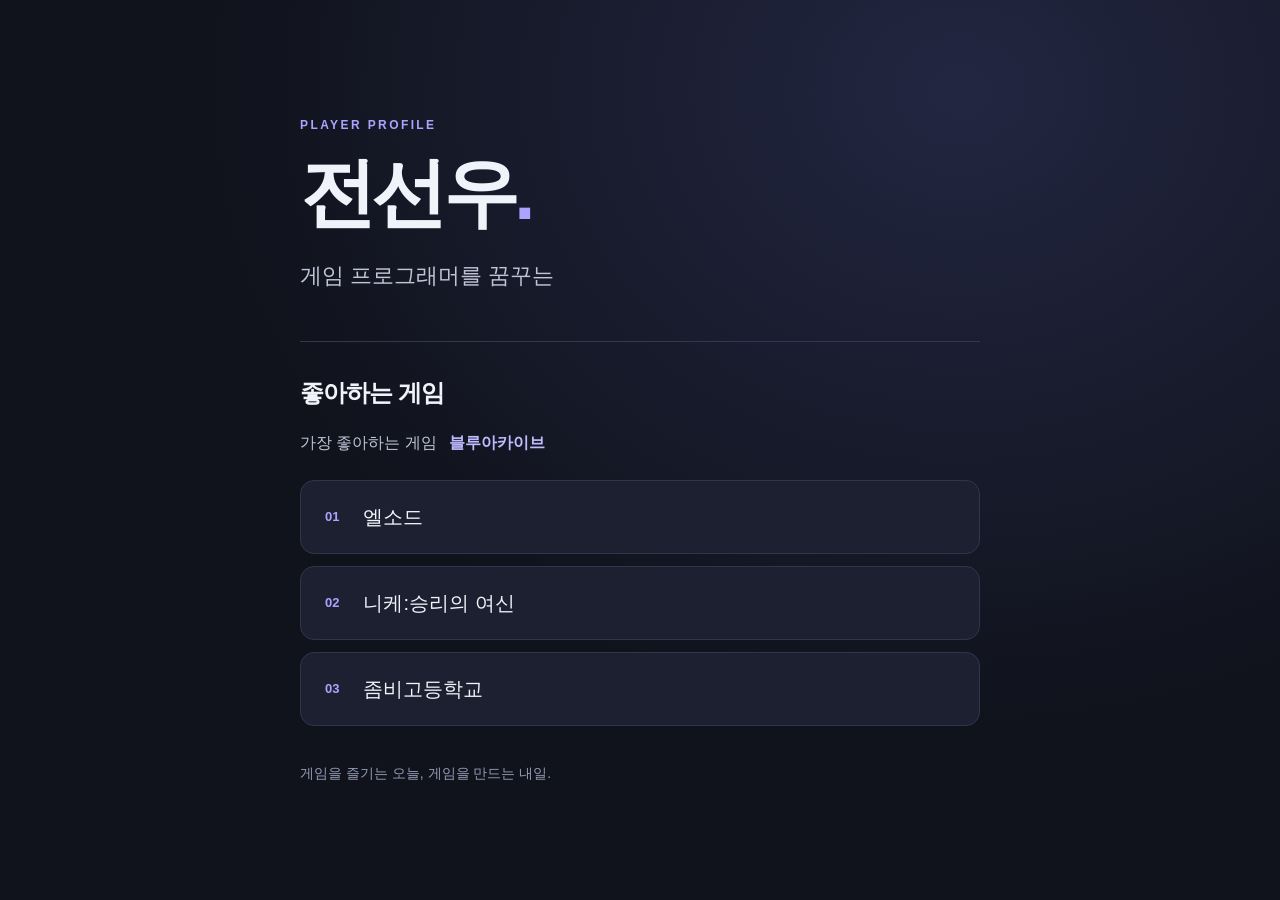
==== index.html @ e18c312a "1장 자기소개  페이지 완성" ====
<!DOCTYPE html>
<html lang="ko">
<head>
  <meta charset="UTF-8">
  <meta name="viewport" content="width=device-width, initial-scale=1.0">
  <meta name="description" content="게임 프로그래머를 꿈꾸는 전선우의 자기소개 페이지">
  <title>전선우 | 자기소개</title>
  <link rel="stylesheet" href="style.css">
  <script src="script.js" defer></script>
</head>
<body>
  <main class="profile">
    <header class="intro">
      <p class="eyebrow">PLAYER PROFILE</p>
      <h1>전선우<span class="accent">.</span></h1>
      <p class="description">게임 프로그래머를 꿈꾸는</p>
    </header>

    <section class="games" aria-labelledby="games-title">
      <h2 id="games-title">좋아하는 게임</h2>
      <p class="favorite">가장 좋아하는 게임 <strong>블루아카이브</strong></p>
      <ul class="game-list">
        <li><span class="number" aria-hidden="true">01</span><span>엘소드</span></li>
        <li><span class="number" aria-hidden="true">02</span><span>니케:승리의 여신</span></li>
        <li><span class="number" aria-hidden="true">03</span><span>좀비고등학교</span></li>
      </ul>
    </section>
    <footer>게임을 즐기는 오늘, 게임을 만드는 내일.</footer>
  </main>
</body>
</html>
---- style.css ----
:root {
  color-scheme: dark;
  font-family: "Malgun Gothic", "Apple SD Gothic Neo", sans-serif;
  background: #10131c;
  color: #f1f3fa;
}

* { box-sizing: border-box; }

body {
  margin: 0;
  min-height: 100vh;
  min-height: 100svh;
  display: grid;
  place-items: center;
  padding: 64px 24px;
  background: radial-gradient(ellipse at 75% 10%, #222641 0, transparent 55%), #10131c;
  line-height: 1.6;
}

.profile { width: 100%; max-width: 680px; }
.intro { margin-bottom: 48px; }
.eyebrow { margin: 0 0 12px; color: #aaa3ff; font-size: 12px; font-weight: 700; letter-spacing: 0.2em; }
h1 { margin: 0; font-size: clamp(48px, 9vw, 76px); letter-spacing: -0.06em; line-height: 1.2; }
.accent { color: #aaa3ff; }
.description { margin: 20px 0 0; color: #bfc4d6; font-size: clamp(18px, 3vw, 22px); }
.games { border-top: 1px solid #34384c; padding-top: 32px; }
h2 { margin: 0 0 18px; font-size: 24px; letter-spacing: -0.04em; }
.favorite { margin: 0 0 24px; color: #bfc4d6; font-size: 16px; }
.favorite strong { display: inline-block; margin-left: 8px; color: #c0baff; }
.game-list { list-style: none; padding: 0; margin: 0; display: grid; gap: 12px; }
.game-list li { display: flex; align-items: center; gap: 24px; padding: 20px 24px; background: #1c2030; border: 1px solid #30354a; border-radius: 14px; font-size: 20px; }
.number { color: #aaa3ff; font-size: 13px; font-weight: 700; font-variant-numeric: tabular-nums; }
footer { margin-top: 36px; color: #929bb2; font-size: 14px; }

@media (max-width: 480px) {
  body { padding: 48px 24px; }
  .intro { margin-bottom: 36px; }
  .game-list li { padding: 18px 20px; }
}

@media (prefers-reduced-motion: no-preference) {
  .profile.is-ready { animation: appear 600ms ease-out both; }
  @keyframes appear {
    from { opacity: 0; transform: translateY(12px); }
    to { opacity: 1; transform: translateY(0); }
  }
}
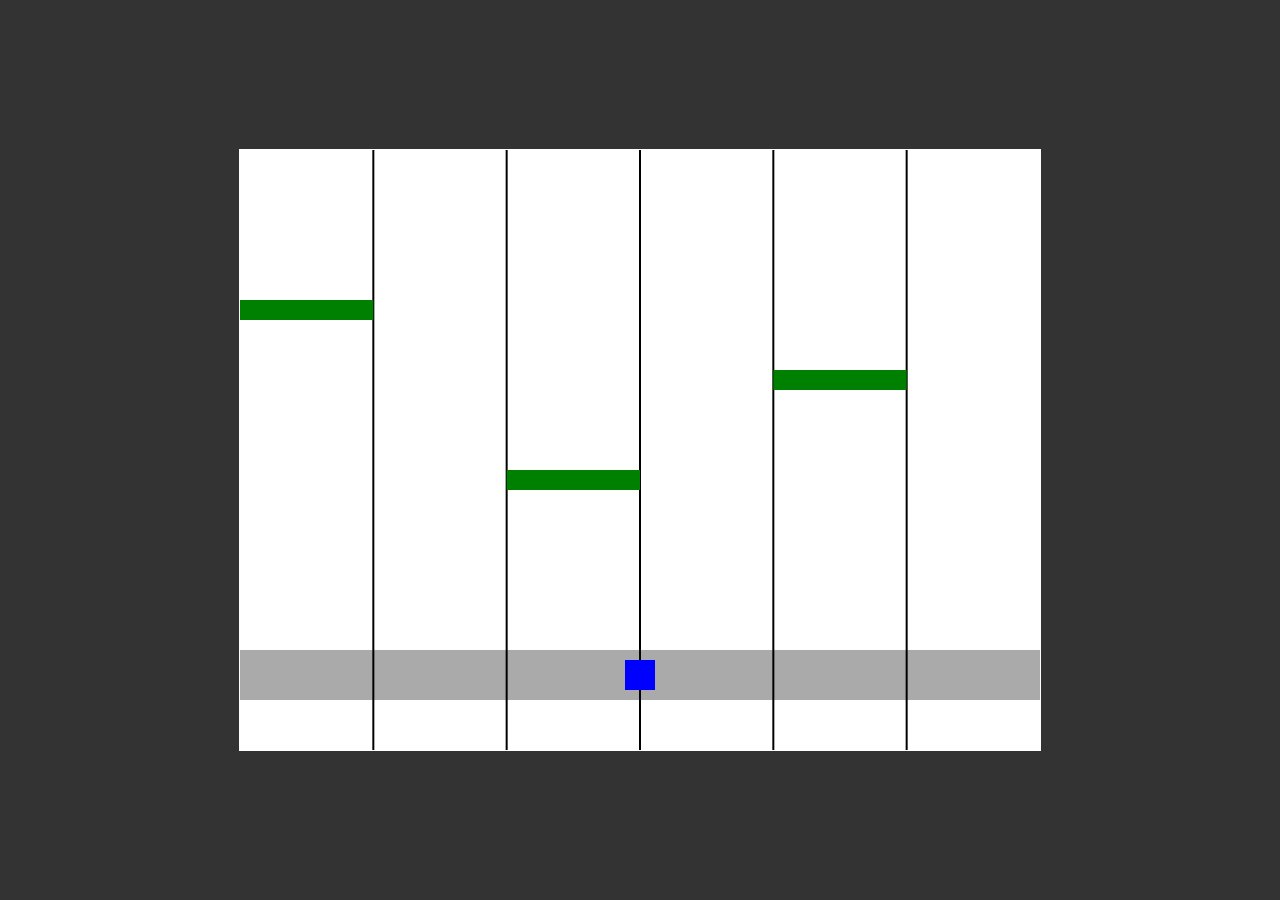
==== commit fe6cf255: "게임 첫 화면 그리기" ====
--- a/index.html
+++ b/index.html
@@ -3,29 +3,11 @@
 <head>
   <meta charset="UTF-8">
   <meta name="viewport" content="width=device-width, initial-scale=1.0">
-  <meta name="description" content="게임 프로그래머를 꿈꾸는 전선우의 자기소개 페이지">
-  <title>전선우 | 자기소개</title>
+  <title>게임</title>
   <link rel="stylesheet" href="style.css">
   <script src="script.js" defer></script>
 </head>
 <body>
-  <main class="profile">
-    <header class="intro">
-      <p class="eyebrow">PLAYER PROFILE</p>
-      <h1>전선우<span class="accent">.</span></h1>
-      <p class="description">게임 프로그래머를 꿈꾸는</p>
-    </header>
-
-    <section class="games" aria-labelledby="games-title">
-      <h2 id="games-title">좋아하는 게임</h2>
-      <p class="favorite">가장 좋아하는 게임 <strong>블루아카이브</strong></p>
-      <ul class="game-list">
-        <li><span class="number" aria-hidden="true">01</span><span>엘소드</span></li>
-        <li><span class="number" aria-hidden="true">02</span><span>니케:승리의 여신</span></li>
-        <li><span class="number" aria-hidden="true">03</span><span>좀비고등학교</span></li>
-      </ul>
-    </section>
-    <footer>게임을 즐기는 오늘, 게임을 만드는 내일.</footer>
-  </main>
+  <canvas id="game" width="800" height="600"></canvas>
 </body>
 </html>
--- a/style.css
+++ b/style.css
@@ -1,48 +1,11 @@
-:root {
-  color-scheme: dark;
-  font-family: "Malgun Gothic", "Apple SD Gothic Neo", sans-serif;
-  background: #10131c;
-  color: #f1f3fa;
-}
-
-* { box-sizing: border-box; }
-
 body {
   margin: 0;
   min-height: 100vh;
-  min-height: 100svh;
   display: grid;
   place-items: center;
-  padding: 64px 24px;
-  background: radial-gradient(ellipse at 75% 10%, #222641 0, transparent 55%), #10131c;
-  line-height: 1.6;
+  background: #333;
 }
 
-.profile { width: 100%; max-width: 680px; }
-.intro { margin-bottom: 48px; }
-.eyebrow { margin: 0 0 12px; color: #aaa3ff; font-size: 12px; font-weight: 700; letter-spacing: 0.2em; }
-h1 { margin: 0; font-size: clamp(48px, 9vw, 76px); letter-spacing: -0.06em; line-height: 1.2; }
-.accent { color: #aaa3ff; }
-.description { margin: 20px 0 0; color: #bfc4d6; font-size: clamp(18px, 3vw, 22px); }
-.games { border-top: 1px solid #34384c; padding-top: 32px; }
-h2 { margin: 0 0 18px; font-size: 24px; letter-spacing: -0.04em; }
-.favorite { margin: 0 0 24px; color: #bfc4d6; font-size: 16px; }
-.favorite strong { display: inline-block; margin-left: 8px; color: #c0baff; }
-.game-list { list-style: none; padding: 0; margin: 0; display: grid; gap: 12px; }
-.game-list li { display: flex; align-items: center; gap: 24px; padding: 20px 24px; background: #1c2030; border: 1px solid #30354a; border-radius: 14px; font-size: 20px; }
-.number { color: #aaa3ff; font-size: 13px; font-weight: 700; font-variant-numeric: tabular-nums; }
-footer { margin-top: 36px; color: #929bb2; font-size: 14px; }
-
-@media (max-width: 480px) {
-  body { padding: 48px 24px; }
-  .intro { margin-bottom: 36px; }
-  .game-list li { padding: 18px 20px; }
+#game {
+  border: 1px solid #fff;
 }
-
-@media (prefers-reduced-motion: no-preference) {
-  .profile.is-ready { animation: appear 600ms ease-out both; }
-  @keyframes appear {
-    from { opacity: 0; transform: translateY(12px); }
-    to { opacity: 1; transform: translateY(0); }
-  }
-}
